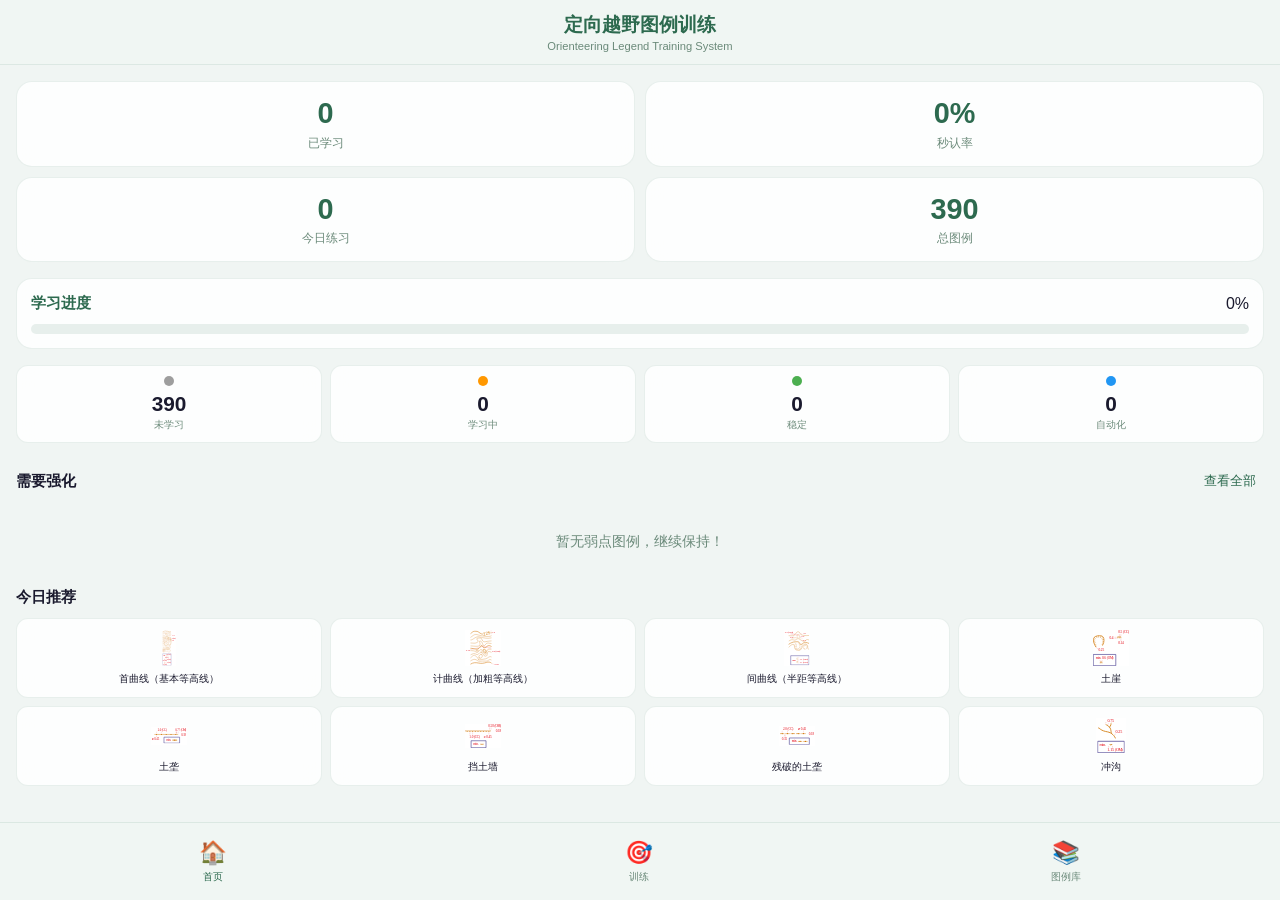
==== index.html @ 9de55354 "Improve mobile responsiveness: touch targets, flip card layout, viewport settings" ====
<!DOCTYPE html>
<html lang="zh-CN">
<head>
  <meta charset="UTF-8">
  <meta name="viewport" content="width=device-width, initial-scale=1.0, viewport-fit=cover">
  <meta name="apple-mobile-web-app-capable" content="yes">
  <meta name="apple-mobile-web-app-status-bar-style" content="default">
  <meta name="theme-color" content="#f0f5f3">
  <meta name="mobile-web-app-capable" content="yes">
  <title>定向越野图例训练系统</title>
  <link rel="stylesheet" href="css/style.css">
  <link rel="icon" href="data:image/svg+xml,<svg xmlns='http://www.w3.org/2000/svg' viewBox='0 0 100 100'><text y='.9em' font-size='90'>🎯</text></svg>">
  <link rel="apple-touch-icon" href="data:image/svg+xml,<svg xmlns='http://www.w3.org/2000/svg' viewBox='0 0 100 100'><text y='.9em' font-size='90'>🎯</text></svg>">
</head>
<body>
  <div class="app">
    <!-- Header -->
    <div class="header">
      <h1>定向越野图例训练</h1>
      <div class="subtitle">Orienteering Legend Training System</div>
    </div>

    <!-- Home View -->
    <div class="view active" id="homeView">
      <!-- Stats Grid -->
      <div class="stats-grid">
        <div class="stat-card">
          <div class="stat-value" id="totalSeen">0</div>
          <div class="stat-label">已学习</div>
        </div>
        <div class="stat-card">
          <div class="stat-value" id="avgSpeed">0%</div>
          <div class="stat-label">秒认率</div>
        </div>
        <div class="stat-card">
          <div class="stat-value" id="todayCount">0</div>
          <div class="stat-label">今日练习</div>
        </div>
        <div class="stat-card">
          <div class="stat-value">390</div>
          <div class="stat-label">总图例</div>
        </div>
      </div>

      <!-- Progress -->
      <div class="progress-card">
        <div class="progress-header">
          <h3>学习进度</h3>
          <span id="progressText">0%</span>
        </div>
        <div class="progress-bar">
          <div class="progress-fill" id="progressBar" style="width: 0%"></div>
        </div>
      </div>

      <!-- Mastery Levels -->
      <div class="mastery-grid">
        <div class="mastery-item">
          <div class="mastery-dot new"></div>
          <div class="mastery-count" id="newCount">390</div>
          <div class="mastery-label">未学习</div>
        </div>
        <div class="mastery-item">
          <div class="mastery-dot learning"></div>
          <div class="mastery-count" id="learningCount">0</div>
          <div class="mastery-label">学习中</div>
        </div>
        <div class="mastery-item">
          <div class="mastery-dot stable"></div>
          <div class="mastery-count" id="stableCount">0</div>
          <div class="mastery-label">稳定</div>
        </div>
        <div class="mastery-item">
          <div class="mastery-dot automatic"></div>
          <div class="mastery-count" id="automaticCount">0</div>
          <div class="mastery-label">自动化</div>
        </div>
      </div>

      <!-- Weak Legends -->
      <div class="section">
        <div class="section-header">
          <h3 class="section-title">需要强化</h3>
          <a class="section-link" data-view="library">查看全部</a>
        </div>
        <div id="weakLegends">
          <div class="empty-hint">暂无弱点图例，开始训练吧！</div>
        </div>
      </div>

      <!-- Recommended -->
      <div class="section">
        <div class="section-header">
          <h3 class="section-title">今日推荐</h3>
        </div>
        <div class="rec-grid" id="recommended">
          <div class="empty-hint">加载中...</div>
        </div>
      </div>
    </div>

    <!-- Training View -->
    <div class="view" id="trainingView">
      <div class="training-progress">
        <div class="training-progress-fill" id="trainingProgress"></div>
      </div>
      <div id="trainingContent">
        <!-- Training content will be dynamically loaded -->
      </div>
    </div>

    <!-- Library View -->
    <div class="view" id="libraryView">
      <div class="search-bar">
        <input type="text" id="searchInput" placeholder="搜索图例编号或名称...">
      </div>
      
      <div class="library-filters">
        <button class="std-tab active" data-std="all">全部</button>
        <button class="std-tab" data-std="issprom2019">ISSprOM</button>
        <button class="std-tab" data-std="isom2017">ISOM</button>
        <button class="std-tab" data-std="iscd2018">ISCD</button>
      </div>
      
      <div class="category-filter">
        <select id="categoryFilter">
          <option value="">所有分类</option>
          <option value="terrain">地貌</option>
          <option value="rock">岩壁和石块</option>
          <option value="water">水体和沼泽</option>
          <option value="vegetation">植被</option>
          <option value="manmade">人工地物</option>
          <option value="technical">技术符号</option>
          <option value="course">线路设计符号</option>
          <option value="position">位置信息</option>
          <option value="special">突出地物</option>
          <option value="appearance">外观信息</option>
          <option value="combination">组合</option>
          <option value="turn">拐弯</option>
          <option value="flag">点标旗位置</option>
          <option value="other">其他</option>
          <option value="mandatory">强制通道</option>
        </select>
      </div>
      
      <div id="libraryContent">
        <!-- Library content will be dynamically loaded -->
      </div>
    </div>

    <!-- Detail View -->
    <div class="view" id="detailView">
      <div id="detailContent">
        <!-- Detail content will be dynamically loaded -->
      </div>
    </div>

    <!-- Bottom Navigation -->
    <div class="bottom-nav">
      <button class="nav-item active" data-view="home">
        <span class="nav-icon">🏠</span>
        <span>首页</span>
      </button>
      <button class="nav-item" data-view="training">
        <span class="nav-icon">🎯</span>
        <span>训练</span>
      </button>
      <button class="nav-item" data-view="library">
        <span class="nav-icon">📚</span>
        <span>图例库</span>
      </button>
    </div>
  </div>

  <!-- Scripts -->
  <script src="js/data.js"></script>
  <script src="js/storage.js"></script>
  <script src="js/confusion.js"></script>
  <script src="js/scheduler.js"></script>
  <script src="js/training.js"></script>
  <script src="js/app.js"></script>
  <script>
    // Initialize app when DOM is ready
    document.addEventListener('DOMContentLoaded', () => {
      App.init();
    });
  </script>
</body>
</html>
---- css/style.css ----
/* ===== Base Styles ===== */
* {
  box-sizing: border-box;
  margin: 0;
  padding: 0;
  -webkit-tap-highlight-color: transparent;
}

:root {
  --primary: #2D6A4F;
  --primary-light: #40916C;
  --primary-dark: #1B4332;
  --accent: #52B788;
  --bg: #f0f5f3;
  --card-bg: rgba(255, 255, 255, 0.85);
  --text: #1a1a2e;
  --text-secondary: #6b8a7a;
  --border: rgba(45, 106, 79, 0.1);
  --success: #2D6A4F;
  --danger: #d32f2f;
  --warning: #f57c00;
  --radius: 16px;
  --shadow: 0 4px 20px rgba(45, 106, 79, 0.08);
  --safe-bottom: env(safe-area-inset-bottom, 0px);
}

html {
  font-size: 16px;
  -webkit-text-size-adjust: 100%;
}

body {
  font-family: -apple-system, BlinkMacSystemFont, 'Segoe UI', 'PingFang SC', 'Microsoft YaHei', sans-serif;
  background: var(--bg);
  color: var(--text);
  min-height: 100vh;
  min-height: 100dvh;
  overflow-x: hidden;
  -webkit-font-smoothing: antialiased;
}

/* ===== App Container ===== */
.app {
  max-width: 100%;
  margin: 0 auto;
  min-height: 100vh;
  min-height: 100dvh;
  position: relative;
  padding-bottom: calc(70px + var(--safe-bottom));
}

/* ===== Header ===== */
.header {
  position: sticky;
  top: 0;
  z-index: 100;
  background: rgba(240, 246, 243, 0.95);
  backdrop-filter: blur(20px);
  -webkit-backdrop-filter: blur(20px);
  border-bottom: 1px solid var(--border);
  padding: 12px 16px;
  text-align: center;
  padding-top: max(12px, env(safe-area-inset-top));
}

.header h1 {
  font-size: 1.2rem;
  font-weight: 700;
  color: var(--primary);
}

.header .subtitle {
  font-size: 0.7rem;
  color: var(--text-secondary);
  margin-top: 2px;
}

/* ===== Bottom Navigation ===== */
.bottom-nav {
  position: fixed;
  bottom: 0;
  left: 0;
  right: 0;
  z-index: 90;
  background: rgba(240, 246, 243, 0.98);
  backdrop-filter: blur(20px);
  -webkit-backdrop-filter: blur(20px);
  border-top: 1px solid var(--border);
  display: flex;
  justify-content: space-around;
  padding: 8px 0;
  padding-bottom: max(8px, var(--safe-bottom));
}

.nav-item {
  display: flex;
  flex-direction: column;
  align-items: center;
  gap: 4px;
  padding: 8px 20px;
  min-width: 64px;
  min-height: 48px;
  border: none;
  background: none;
  color: var(--text-secondary);
  font-size: 0.65rem;
  cursor: pointer;
  transition: all 0.2s;
  -webkit-tap-highlight-color: transparent;
}

.nav-item:active {
  transform: scale(0.95);
  opacity: 0.8;
}

.nav-item.active {
  color: var(--primary);
}

.nav-item .nav-icon {
  font-size: 1.4rem;
}

/* ===== Views ===== */
.view {
  display: none;
  padding: 16px;
  animation: fadeIn 0.3s ease;
}

.view.active {
  display: block;
}

@keyframes fadeIn {
  from { opacity: 0; transform: translateY(10px); }
  to { opacity: 1; transform: translateY(0); }
}

/* ===== Home View ===== */
.stats-grid {
  display: grid;
  grid-template-columns: repeat(2, 1fr);
  gap: 10px;
  margin-bottom: 16px;
}

.stat-card {
  background: var(--card-bg);
  backdrop-filter: blur(12px);
  border: 1px solid var(--border);
  border-radius: var(--radius);
  padding: 14px 12px;
  text-align: center;
}

.stat-value {
  font-size: 1.8rem;
  font-weight: 700;
  color: var(--primary);
  line-height: 1.2;
}

.stat-label {
  font-size: 0.75rem;
  color: var(--text-secondary);
  margin-top: 4px;
}

/* Progress Card */
.progress-card {
  background: var(--card-bg);
  backdrop-filter: blur(12px);
  border: 1px solid var(--border);
  border-radius: var(--radius);
  padding: 14px;
  margin-bottom: 16px;
}

.progress-header {
  display: flex;
  justify-content: space-between;
  align-items: center;
  margin-bottom: 10px;
}

.progress-header h3 {
  font-size: 0.95rem;
  color: var(--primary);
}

.progress-bar {
  height: 10px;
  background: rgba(45, 106, 79, 0.1);
  border-radius: 5px;
  overflow: hidden;
}

.progress-fill {
  height: 100%;
  background: linear-gradient(90deg, var(--primary), var(--accent));
  border-radius: 5px;
  transition: width 0.5s ease;
}

.progress-text {
  text-align: center;
  margin-top: 6px;
  font-size: 0.85rem;
  color: var(--text-secondary);
}

/* Mastery Levels */
.mastery-grid {
  display: grid;
  grid-template-columns: repeat(4, 1fr);
  gap: 8px;
  margin-bottom: 16px;
}

.mastery-item {
  background: var(--card-bg);
  backdrop-filter: blur(12px);
  border: 1px solid var(--border);
  border-radius: 12px;
  padding: 10px 6px;
  text-align: center;
}

.mastery-dot {
  width: 10px;
  height: 10px;
  border-radius: 50%;
  margin: 0 auto 6px;
}

.mastery-dot.new { background: #9e9e9e; }
.mastery-dot.learning { background: #ff9800; }
.mastery-dot.stable { background: #4caf50; }
.mastery-dot.automatic { background: #2196f3; }

.mastery-count {
  font-size: 1.3rem;
  font-weight: 700;
  color: var(--text);
  line-height: 1.2;
}

.mastery-label {
  font-size: 0.6rem;
  color: var(--text-secondary);
  margin-top: 2px;
}

/* Section */
.section {
  margin-bottom: 16px;
}

.section-header {
  display: flex;
  justify-content: space-between;
  align-items: center;
  margin-bottom: 10px;
}

.section-title {
  font-size: 0.95rem;
  font-weight: 600;
  color: var(--text);
}

.section-link {
  font-size: 0.8rem;
  color: var(--primary);
  text-decoration: none;
  cursor: pointer;
  padding: 8px;
  min-height: 44px;
  display: flex;
  align-items: center;
}

/* Weak Legends */
.weak-item {
  display: flex;
  align-items: center;
  gap: 12px;
  padding: 12px;
  background: var(--card-bg);
  backdrop-filter: blur(12px);
  border: 1px solid var(--border);
  border-radius: var(--radius);
  margin-bottom: 8px;
  cursor: pointer;
  transition: all 0.2s;
  min-height: 72px;
}

.weak-item:active {
  transform: scale(0.98);
  background: rgba(45, 106, 79, 0.05);
}

.weak-icon {
  width: 48px;
  height: 48px;
  object-fit: contain;
  border-radius: 8px;
  background: white;
  padding: 4px;
  flex-shrink: 0;
}

.weak-info {
  flex: 1;
  min-width: 0;
}

.weak-name {
  font-weight: 600;
  margin-bottom: 4px;
  font-size: 0.9rem;
}

.weak-tags {
  display: flex;
  gap: 4px;
  flex-wrap: wrap;
}

.tag {
  font-size: 0.6rem;
  padding: 2px 6px;
  border-radius: 8px;
  font-weight: 500;
}

.tag-confusion { background: #ffebee; color: #c62828; }
.tag-uncertain { background: #fff3e0; color: #e65100; }
.tag-slow { background: #e3f2fd; color: #1565c0; }

.btn-practice {
  padding: 10px 16px;
  min-height: 44px;
  min-width: 64px;
  background: var(--primary);
  color: white;
  border: none;
  border-radius: 20px;
  font-size: 0.85rem;
  cursor: pointer;
  transition: all 0.2s;
  flex-shrink: 0;
}

.btn-practice:active {
  transform: scale(0.95);
  background: var(--primary-dark);
}

/* Recommended */
.rec-grid {
  display: grid;
  grid-template-columns: repeat(4, 1fr);
  gap: 8px;
}

.rec-item {
  background: var(--card-bg);
  backdrop-filter: blur(12px);
  border: 1px solid var(--border);
  border-radius: 12px;
  padding: 10px 6px;
  text-align: center;
  cursor: pointer;
  transition: all 0.2s;
  min-height: 80px;
  display: flex;
  flex-direction: column;
  align-items: center;
  justify-content: center;
}

.rec-item:active {
  transform: scale(0.95);
  background: rgba(45, 106, 79, 0.05);
}

.rec-icon {
  width: 36px;
  height: 36px;
  object-fit: contain;
  margin-bottom: 6px;
}

.rec-name {
  font-size: 0.65rem;
  color: var(--text);
  overflow: hidden;
  text-overflow: ellipsis;
  white-space: nowrap;
  max-width: 100%;
}

.empty-hint {
  text-align: center;
  padding: 20px;
  color: var(--text-secondary);
  font-size: 0.85rem;
}

/* ===== Training View ===== */
.training-setup {
  text-align: center;
  padding: 16px 0;
}

.training-setup h2 {
  margin-bottom: 20px;
  color: var(--primary);
  font-size: 1.2rem;
}

.mode-cards {
  display: grid;
  grid-template-columns: repeat(2, 1fr);
  gap: 10px;
  margin-bottom: 20px;
}

.mode-card {
  background: var(--card-bg);
  backdrop-filter: blur(12px);
  border: 2px solid var(--border);
  border-radius: var(--radius);
  padding: 16px 12px;
  cursor: pointer;
  transition: all 0.2s;
  min-height: 100px;
  display: flex;
  flex-direction: column;
  align-items: center;
  justify-content: center;
}

.mode-card:active {
  transform: scale(0.98);
}

.mode-card.selected {
  border-color: var(--primary);
  background: rgba(45, 106, 79, 0.08);
}

.mode-icon {
  font-size: 1.8rem;
  margin-bottom: 6px;
}

.mode-name {
  font-weight: 600;
  margin-bottom: 4px;
  font-size: 0.9rem;
}

.mode-desc {
  font-size: 0.75rem;
  color: var(--text-secondary);
}

.count-selector {
  margin-bottom: 20px;
}

.count-selector label {
  margin-right: 8px;
  font-size: 0.9rem;
}

.count-selector select {
  padding: 12px 16px;
  min-height: 48px;
  border: 1px solid var(--border);
  border-radius: 12px;
  background: white;
  font-size: 1rem;
  width: 100%;
  max-width: 200px;
  -webkit-appearance: none;
  appearance: none;
}

.btn-primary {
  padding: 14px 32px;
  min-height: 52px;
  background: var(--primary);
  color: white;
  border: none;
  border-radius: 25px;
  font-size: 1rem;
  font-weight: 600;
  cursor: pointer;
  transition: all 0.2s;
  width: 100%;
  max-width: 300px;
}

.btn-primary:active {
  transform: scale(0.98);
  background: var(--primary-dark);
}

.btn-secondary {
  padding: 14px 32px;
  min-height: 52px;
  background: transparent;
  color: var(--primary);
  border: 2px solid var(--primary);
  border-radius: 25px;
  font-size: 1rem;
  font-weight: 600;
  cursor: pointer;
  transition: all 0.2s;
  width: 100%;
  max-width: 300px;
  margin-top: 12px;
}

.btn-secondary:active {
  background: rgba(45, 106, 79, 0.08);
}

/* Training Progress */
.training-progress {
  height: 4px;
  background: rgba(45, 106, 79, 0.1);
  margin-bottom: 16px;
}

.training-progress-fill {
  height: 100%;
  background: var(--accent);
  transition: width 0.3s ease;
}

/* Question Styles */
.question-header {
  display: flex;
  justify-content: space-between;
  align-items: center;
  margin-bottom: 12px;
  padding: 0 4px;
}

.question-type {
  background: var(--primary);
  color: white;
  padding: 6px 12px;
  border-radius: 12px;
  font-size: 0.8rem;
  font-weight: 500;
}

.question-progress {
  color: var(--text-secondary);
  font-size: 0.85rem;
  font-weight: 500;
}

.question-timer {
  height: 4px;
  background: rgba(45, 106, 79, 0.1);
  border-radius: 2px;
  margin-bottom: 16px;
  overflow: hidden;
}

.timer-bar {
  height: 100%;
  background: var(--accent);
  width: 0;
  transition: width 0.05s linear;
}

.question-image {
  text-align: center;
  margin-bottom: 16px;
}

.question-image img {
  max-width: min(200px, 60vw);
  max-height: min(200px, 40vh);
  width: auto;
  height: auto;
  object-fit: contain;
  border-radius: var(--radius);
  background: white;
  padding: 12px;
  border: 1px solid var(--border);
}

.question-prompt {
  text-align: center;
  font-size: 1.05rem;
  font-weight: 600;
  margin-bottom: 16px;
}

.options-grid {
  display: grid;
  grid-template-columns: repeat(2, 1fr);
  gap: 10px;
}

.option-btn {
  display: flex;
  flex-direction: column;
  align-items: center;
  gap: 8px;
  padding: 14px 10px;
  min-height: 90px;
  background: var(--card-bg);
  backdrop-filter: blur(12px);
  border: 2px solid var(--border);
  border-radius: var(--radius);
  cursor: pointer;
  transition: all 0.2s;
  -webkit-tap-highlight-color: transparent;
}

.option-btn:active:not(:disabled) {
  transform: scale(0.96);
  border-color: var(--primary-light);
}

.option-btn:disabled {
  cursor: not-allowed;
  opacity: 0.8;
}

.option-btn.correct {
  border-color: var(--success);
  background: rgba(45, 106, 79, 0.15);
}

.option-btn.wrong {
  border-color: var(--danger);
  background: rgba(211, 47, 47, 0.15);
}

.option-btn img {
  width: 44px;
  height: 44px;
  object-fit: contain;
}

.option-btn span {
  font-size: 0.8rem;
  text-align: center;
  line-height: 1.3;
  word-break: break-all;
}

/* Flip Card */
.flip-container {
  position: relative;
  min-height: 280px;
  margin-bottom: 20px;
}

.flip-card {
  perspective: 1000px;
  cursor: pointer;
  min-height: 240px;
}

.flip-front,
.flip-back {
  background: var(--card-bg);
  backdrop-filter: blur(12px);
  border: 1px solid var(--border);
  border-radius: var(--radius);
  padding: 20px;
  text-align: center;
  min-height: 240px;
  display: flex;
  flex-direction: column;
  align-items: center;
  justify-content: center;
}

.flip-front {
  transition: transform 0.6s;
  transform-style: preserve-3d;
  backface-visibility: hidden;
}

.flip-back {
  position: absolute;
  top: 0;
  left: 0;
  right: 0;
  bottom: 0;
  transform: rotateY(180deg);
  transition: transform 0.6s;
  transform-style: preserve-3d;
  backface-visibility: hidden;
  overflow-y: auto;
}

.flip-card.flipped .flip-front {
  transform: rotateY(180deg);
}

.flip-card.flipped .flip-back {
  transform: rotateY(0);
}

.flip-hint {
  color: var(--text-secondary);
  font-size: 0.85rem;
  margin-top: 12px;
}

.answer-name {
  font-size: 1.3rem;
  font-weight: 700;
  color: var(--primary);
  margin-bottom: 6px;
}

.answer-en {
  color: var(--text-secondary);
  margin-bottom: 12px;
  font-size: 0.9rem;
}

.answer-desc {
  font-size: 0.85rem;
  color: var(--text);
  line-height: 1.6;
  max-height: 120px;
  overflow-y: auto;
}

.self-report {
  text-align: center;
  margin-top: 16px;
}

.report-prompt {
  font-size: 1rem;
  font-weight: 600;
  margin-bottom: 12px;
}

.report-buttons {
  display: flex;
  flex-direction: column;
  gap: 10px;
}

.report-btn {
  padding: 14px 20px;
  min-height: 52px;
  border: 2px solid var(--border);
  border-radius: var(--radius);
  background: var(--card-bg);
  font-size: 0.95rem;
  cursor: pointer;
  transition: all 0.2s;
  -webkit-tap-highlight-color: transparent;
}

.report-btn:active {
  transform: scale(0.98);
}

.report-sure:active { border-color: var(--success); background: rgba(45, 106, 79, 0.05); }
.report-unsure:active { border-color: var(--warning); background: rgba(245, 124, 0, 0.05); }
.report-wrong:active { border-color: var(--danger); background: rgba(211, 47, 47, 0.05); }

/* Flash Card */
.flash-area {
  text-align: center;
  margin-bottom: 20px;
  min-height: 200px;
  display: flex;
  flex-direction: column;
  align-items: center;
  justify-content: center;
}

.flash-image {
  transition: opacity 0.3s;
}

.flash-image img {
  max-width: min(200px, 60vw);
  max-height: min(200px, 40vh);
  width: auto;
  height: auto;
  object-fit: contain;
  border-radius: var(--radius);
  background: white;
  padding: 12px;
  border: 1px solid var(--border);
}

.flash-timer {
  margin-top: 12px;
  color: var(--text-secondary);
  font-size: 0.9rem;
}

.flash-answer {
  text-align: center;
}

.answer-prompt {
  font-size: 1.05rem;
  font-weight: 600;
  margin-bottom: 16px;
}

.answer-buttons {
  display: flex;
  gap: 12px;
  justify-content: center;
  margin-bottom: 16px;
}

.answer-btn {
  padding: 14px 28px;
  min-height: 52px;
  min-width: 100px;
  border: 2px solid var(--border);
  border-radius: var(--radius);
  background: var(--card-bg);
  font-size: 1rem;
  cursor: pointer;
  transition: all 0.2s;
  -webkit-tap-highlight-color: transparent;
}

.answer-btn:active {
  transform: scale(0.96);
}

.answer-correct:active { border-color: var(--success); background: rgba(45, 106, 79, 0.1); }
.answer-wrong:active { border-color: var(--danger); background: rgba(211, 47, 47, 0.1); }

.hesitate-option {
  color: var(--text-secondary);
  font-size: 0.85rem;
  padding: 12px;
}

.hesitate-option input {
  margin-right: 8px;
  width: 18px;
  height: 18px;
  vertical-align: middle;
}

/* Training Summary */
.training-summary {
  text-align: center;
  padding: 24px 0;
}

.summary-icon {
  font-size: 3rem;
  margin-bottom: 12px;
}

.training-summary h2 {
  color: var(--primary);
  margin-bottom: 20px;
  font-size: 1.3rem;
}

.summary-stats {
  display: grid;
  grid-template-columns: repeat(3, 1fr);
  gap: 10px;
  margin-bottom: 20px;
}

.summary-stat {
  background: var(--card-bg);
  backdrop-filter: blur(12px);
  border: 1px solid var(--border);
  border-radius: var(--radius);
  padding: 14px 10px;
}

.summary-stat .stat-value {
  font-size: 1.3rem;
}

.summary-modes {
  display: flex;
  justify-content: center;
  gap: 16px;
  margin-bottom: 24px;
  flex-wrap: wrap;
}

.mode-stat {
  display: flex;
  align-items: center;
  gap: 6px;
  color: var(--text-secondary);
  font-size: 0.85rem;
}

.mode-stat .mode-icon {
  font-size: 1.1rem;
}

.summary-actions {
  display: flex;
  flex-direction: column;
  align-items: center;
  gap: 12px;
}

/* ===== Library View ===== */
.library-filters {
  display: flex;
  gap: 6px;
  margin-bottom: 12px;
  overflow-x: auto;
  -webkit-overflow-scrolling: touch;
  scrollbar-width: none;
  padding-bottom: 4px;
}

.library-filters::-webkit-scrollbar {
  display: none;
}

.std-tab {
  padding: 10px 14px;
  min-height: 40px;
  border: 1px solid var(--border);
  border-radius: 20px;
  background: transparent;
  color: var(--text-secondary);
  font-size: 0.8rem;
  cursor: pointer;
  transition: all 0.2s;
  white-space: nowrap;
  flex-shrink: 0;
  -webkit-tap-highlight-color: transparent;
}

.std-tab:active {
  transform: scale(0.95);
}

.std-tab.active {
  background: var(--primary);
  color: white;
  border-color: var(--primary);
}

.search-bar {
  margin-bottom: 12px;
}

.search-bar input {
  width: 100%;
  padding: 14px 16px;
  min-height: 48px;
  border: 1px solid var(--border);
  border-radius: 25px;
  background: var(--card-bg);
  font-size: 1rem;
  outline: none;
  transition: all 0.2s;
  -webkit-appearance: none;
}

.search-bar input:focus {
  border-color: var(--primary);
  box-shadow: 0 0 0 3px rgba(45, 106, 79, 0.1);
}

.category-filter {
  margin-bottom: 12px;
}

.category-filter select {
  width: 100%;
  padding: 14px 16px;
  min-height: 48px;
  border: 1px solid var(--border);
  border-radius: 12px;
  background: var(--card-bg);
  font-size: 0.95rem;
  -webkit-appearance: none;
  appearance: none;
}

.legend-card {
  display: flex;
  align-items: center;
  gap: 12px;
  padding: 12px;
  min-height: 72px;
  background: var(--card-bg);
  backdrop-filter: blur(12px);
  border: 1px solid var(--border);
  border-radius: var(--radius);
  margin-bottom: 8px;
  cursor: pointer;
  transition: all 0.2s;
}

.legend-card:active {
  transform: scale(0.98);
  background: rgba(45, 106, 79, 0.05);
}

.legend-icon {
  width: 52px;
  height: 52px;
  flex-shrink: 0;
  display: flex;
  align-items: center;
  justify-content: center;
}

.legend-icon img {
  width: 100%;
  height: 100%;
  object-fit: contain;
}

.legend-info {
  flex: 1;
  min-width: 0;
}

.legend-code {
  font-family: 'SF Mono', 'Cascadia Code', monospace;
  font-size: 0.7rem;
  color: var(--text-secondary);
}

.legend-name {
  font-weight: 600;
  margin: 2px 0;
  font-size: 0.9rem;
}

.legend-en {
  font-size: 0.75rem;
  color: var(--text-secondary);
  overflow: hidden;
  text-overflow: ellipsis;
  white-space: nowrap;
}

.legend-status {
  flex-shrink: 0;
  padding: 8px;
}

.status-dot {
  width: 12px;
  height: 12px;
  border-radius: 50%;
}

.status-dot.new { background: #9e9e9e; }
.status-dot.learning { background: #ff9800; }
.status-dot.stable { background: #4caf50; }
.status-dot.automatic { background: #2196f3; }

/* ===== Detail View ===== */
.detail-header {
  display: flex;
  justify-content: space-between;
  align-items: center;
  margin-bottom: 16px;
}

.btn-back {
  padding: 10px 16px;
  min-height: 44px;
  min-width: 44px;
  border: none;
  background: none;
  color: var(--primary);
  font-size: 0.95rem;
  cursor: pointer;
  display: flex;
  align-items: center;
  gap: 4px;
}

.btn-back:active {
  opacity: 0.7;
}

.btn-fav {
  width: 44px;
  height: 44px;
  min-width: 44px;
  border: none;
  background: none;
  font-size: 1.5rem;
  color: var(--text-secondary);
  cursor: pointer;
  transition: all 0.2s;
  display: flex;
  align-items: center;
  justify-content: center;
}

.btn-fav:active {
  transform: scale(0.9);
}

.btn-fav.active {
  color: #ffc107;
}

.detail-image {
  text-align: center;
  margin-bottom: 20px;
}

.detail-image img {
  max-width: min(180px, 50vw);
  max-height: min(180px, 30vh);
  width: auto;
  height: auto;
  object-fit: contain;
  border-radius: var(--radius);
  background: white;
  padding: 12px;
  border: 1px solid var(--border);
}

.detail-info {
  text-align: center;
  margin-bottom: 20px;
}

.detail-code {
  font-family: 'SF Mono', 'Cascadia Code', monospace;
  font-size: 1rem;
  color: var(--primary);
  margin-bottom: 6px;
}

.detail-name {
  font-size: 1.3rem;
  font-weight: 700;
  margin-bottom: 4px;
}

.detail-en {
  color: var(--text-secondary);
  margin-bottom: 10px;
  font-size: 0.9rem;
}

.detail-standard,
.detail-category {
  display: inline-block;
  padding: 6px 12px;
  background: rgba(45, 106, 79, 0.1);
  border-radius: 12px;
  font-size: 0.75rem;
  color: var(--primary);
  margin: 4px;
}

.detail-scores {
  background: var(--card-bg);
  backdrop-filter: blur(12px);
  border: 1px solid var(--border);
  border-radius: var(--radius);
  padding: 16px;
  margin-bottom: 16px;
}

.detail-scores h3 {
  margin-bottom: 14px;
  color: var(--primary);
  font-size: 0.95rem;
}

.score-bars {
  display: flex;
  flex-direction: column;
  gap: 10px;
}

.score-item {
  display: flex;
  align-items: center;
  gap: 10px;
}

.score-label {
  width: 70px;
  font-size: 0.8rem;
  color: var(--text-secondary);
  flex-shrink: 0;
}

.score-bar {
  flex: 1;
  height: 8px;
  background: rgba(45, 106, 79, 0.1);
  border-radius: 4px;
  overflow: hidden;
}

.score-fill {
  height: 100%;
  background: var(--primary);
  border-radius: 4px;
  transition: width 0.3s ease;
}

.score-bar.risk .score-fill {
  background: var(--danger);
}

.score-value {
  width: 36px;
  text-align: right;
  font-size: 0.8rem;
  font-weight: 600;
  flex-shrink: 0;
}

.detail-confusion {
  background: var(--card-bg);
  backdrop-filter: blur(12px);
  border: 1px solid var(--border);
  border-radius: var(--radius);
  padding: 16px;
  margin-bottom: 16px;
}

.detail-confusion h3 {
  margin-bottom: 14px;
  color: var(--primary);
  font-size: 0.95rem;
}

.confusion-list {
  display: flex;
  flex-direction: column;
  gap: 8px;
}

.confusion-item {
  display: flex;
  align-items: center;
  gap: 10px;
  padding: 10px;
  min-height: 56px;
  background: rgba(45, 106, 79, 0.05);
  border-radius: 10px;
  cursor: pointer;
  transition: all 0.2s;
}

.confusion-item:active {
  background: rgba(45, 106, 79, 0.1);
}

.confusion-item img {
  width: 36px;
  height: 36px;
  object-fit: contain;
  flex-shrink: 0;
}

.confusion-item span:first-of-type {
  flex: 1;
  font-size: 0.9rem;
}

.confusion-strength {
  color: var(--danger);
  font-weight: 600;
  font-size: 0.85rem;
  flex-shrink: 0;
}

.detail-desc {
  background: var(--card-bg);
  backdrop-filter: blur(12px);
  border: 1px solid var(--border);
  border-radius: var(--radius);
  padding: 16px;
  margin-bottom: 20px;
}

.detail-desc h3 {
  margin-bottom: 10px;
  color: var(--primary);
  font-size: 0.95rem;
}

.detail-desc p {
  line-height: 1.7;
  color: var(--text);
  font-size: 0.9rem;
}

.detail-actions {
  text-align: center;
  padding-bottom: 20px;
}

/* ===== Mobile Specific ===== */
@media (max-width: 380px) {
  .stats-grid {
    gap: 8px;
  }
  
  .stat-card {
    padding: 12px 8px;
  }
  
  .stat-value {
    font-size: 1.5rem;
  }
  
  .mastery-grid {
    gap: 6px;
  }
  
  .mastery-item {
    padding: 8px 4px;
  }
  
  .mastery-count {
    font-size: 1.1rem;
  }
  
  .rec-grid {
    grid-template-columns: repeat(3, 1fr);
  }
  
  .option-btn {
    padding: 12px 8px;
    min-height: 80px;
  }
  
  .option-btn img {
    width: 36px;
    height: 36px;
  }
  
  .option-btn span {
    font-size: 0.7rem;
  }
}

/* ===== Touch Devices ===== */
@media (hover: none) and (pointer: coarse) {
  /* Remove hover effects on touch devices */
  .weak-item:hover,
  .rec-item:hover,
  .legend-card:hover,
  .mode-card:hover,
  .option-btn:hover:not(:disabled),
  .confusion-item:hover {
    transform: none;
    box-shadow: none;
  }
  
  /* Ensure minimum touch target size */
  .btn-practice,
  .btn-primary,
  .btn-secondary,
  .report-btn,
  .answer-btn,
  .std-tab,
  .nav-item {
    min-height: 44px;
  }
}

/* ===== Small Phones ===== */
@media (max-height: 600px) {
  .header {
    padding: 8px 16px;
  }
  
  .header h1 {
    font-size: 1rem;
  }
  
  .question-image img {
    max-height: 120px;
  }
  
  .flash-image img {
    max-height: 120px;
  }
  
  .flip-container {
    min-height: 200px;
  }
  
  .flip-card {
    min-height: 180px;
  }
  
  .flip-front,
  .flip-back {
    min-height: 180px;
    padding: 16px;
  }
}

/* ===== Landscape Mode ===== */
@media (orientation: landscape) and (max-height: 500px) {
  .question-image img {
    max-height: 100px;
  }
  
  .flash-image img {
    max-height: 100px;
  }
  
  .options-grid {
    grid-template-columns: repeat(4, 1fr);
  }
  
  .flip-container {
    min-height: 160px;
  }
}

/* ===== Dark Mode ===== */
@media (prefers-color-scheme: dark) {
  :root {
    --bg: #0d1117;
    --card-bg: rgba(22, 27, 34, 0.85);
    --text: #e6edf3;
    --text-secondary: #8b949e;
    --border: rgba(240, 246, 240, 0.08);
  }
  
  .header,
  .bottom-nav {
    background: rgba(13, 17, 23, 0.98);
  }
  
  .weak-icon,
  .question-image img,
  .detail-image img,
  .flash-image img {
    background: rgba(255, 255, 255, 0.05);
  }
  
  .count-selector select,
  .search-bar input,
  .category-filter select {
    background: rgba(22, 27, 34, 0.8);
    color: var(--text);
  }
}

/* ===== Reduced Motion ===== */
@media (prefers-reduced-motion: reduce) {
  *,
  *::before,
  *::after {
    animation-duration: 0.01ms !important;
    animation-iteration-count: 1 !important;
    transition-duration: 0.01ms !important;
  }
}
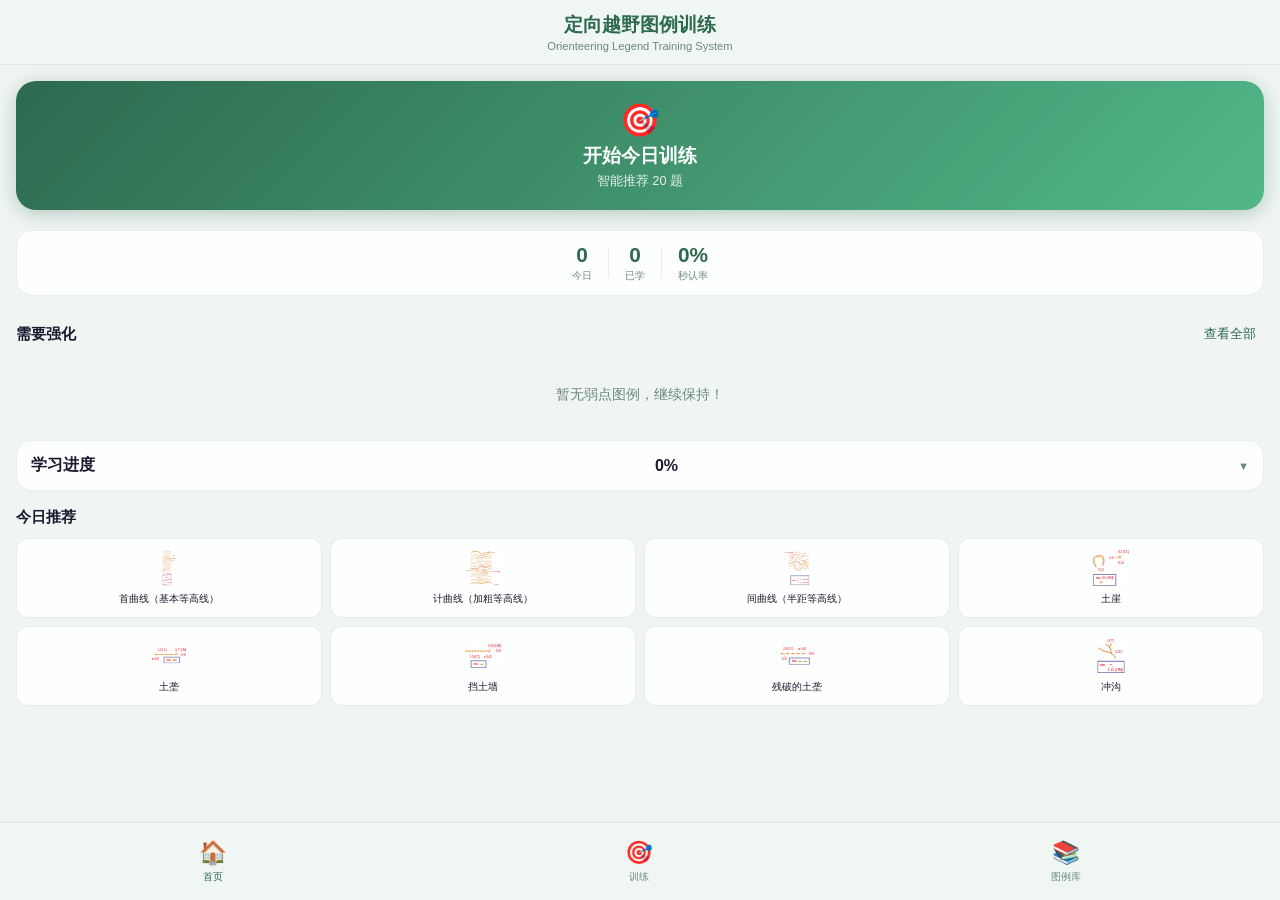
==== commit c665c420: "Fix all discovered issues: 1. Recency penalty: recentIds (last 10) reduces priority by 70%/40%/20% 2" ====
--- a/index.html
+++ b/index.html
@@ -22,62 +22,34 @@
 
     <!-- Home View -->
     <div class="view active" id="homeView">
-      <!-- Stats Grid -->
-      <div class="stats-grid">
-        <div class="stat-card">
-          <div class="stat-value" id="totalSeen">0</div>
-          <div class="stat-label">已学习</div>
+      <!-- Primary Action: Start Training -->
+      <div class="hero-action">
+        <button class="btn-start-training" data-view="training">
+          <span class="hero-icon">🎯</span>
+          <span class="hero-text">开始今日训练</span>
+          <span class="hero-sub" id="heroSub">智能推荐 20 题</span>
+        </button>
+      </div>
+
+      <!-- Quick Stats (compact) -->
+      <div class="quick-stats">
+        <div class="quick-stat">
+          <span class="qs-value" id="todayCount">0</span>
+          <span class="qs-label">今日</span>
         </div>
-        <div class="stat-card">
-          <div class="stat-value" id="avgSpeed">0%</div>
-          <div class="stat-label">秒认率</div>
+        <div class="quick-stat-divider"></div>
+        <div class="quick-stat">
+          <span class="qs-value" id="totalSeen">0</span>
+          <span class="qs-label">已学</span>
         </div>
-        <div class="stat-card">
-          <div class="stat-value" id="todayCount">0</div>
-          <div class="stat-label">今日练习</div>
-        </div>
-        <div class="stat-card">
-          <div class="stat-value">390</div>
-          <div class="stat-label">总图例</div>
+        <div class="quick-stat-divider"></div>
+        <div class="quick-stat">
+          <span class="qs-value" id="avgSpeed">0%</span>
+          <span class="qs-label">秒认率</span>
         </div>
       </div>
 
-      <!-- Progress -->
-      <div class="progress-card">
-        <div class="progress-header">
-          <h3>学习进度</h3>
-          <span id="progressText">0%</span>
-        </div>
-        <div class="progress-bar">
-          <div class="progress-fill" id="progressBar" style="width: 0%"></div>
-        </div>
-      </div>
-
-      <!-- Mastery Levels -->
-      <div class="mastery-grid">
-        <div class="mastery-item">
-          <div class="mastery-dot new"></div>
-          <div class="mastery-count" id="newCount">390</div>
-          <div class="mastery-label">未学习</div>
-        </div>
-        <div class="mastery-item">
-          <div class="mastery-dot learning"></div>
-          <div class="mastery-count" id="learningCount">0</div>
-          <div class="mastery-label">学习中</div>
-        </div>
-        <div class="mastery-item">
-          <div class="mastery-dot stable"></div>
-          <div class="mastery-count" id="stableCount">0</div>
-          <div class="mastery-label">稳定</div>
-        </div>
-        <div class="mastery-item">
-          <div class="mastery-dot automatic"></div>
-          <div class="mastery-count" id="automaticCount">0</div>
-          <div class="mastery-label">自动化</div>
-        </div>
-      </div>
-
-      <!-- Weak Legends -->
+      <!-- Weak Legends (actionable) -->
       <div class="section">
         <div class="section-header">
           <h3 class="section-title">需要强化</h3>
@@ -88,7 +60,42 @@
         </div>
       </div>
 
-      <!-- Recommended -->
+      <!-- Progress (collapsible) -->
+      <details class="progress-details">
+        <summary class="progress-summary">
+          <span>学习进度</span>
+          <span id="progressText">0%</span>
+        </summary>
+        <div class="progress-body">
+          <div class="progress-bar">
+            <div class="progress-fill" id="progressBar" style="width: 0%"></div>
+          </div>
+          <div class="mastery-grid">
+            <div class="mastery-item">
+              <div class="mastery-dot new"></div>
+              <div class="mastery-count" id="newCount">390</div>
+              <div class="mastery-label">未学习</div>
+            </div>
+            <div class="mastery-item">
+              <div class="mastery-dot learning"></div>
+              <div class="mastery-count" id="learningCount">0</div>
+              <div class="mastery-label">学习中</div>
+            </div>
+            <div class="mastery-item">
+              <div class="mastery-dot stable"></div>
+              <div class="mastery-count" id="stableCount">0</div>
+              <div class="mastery-label">稳定</div>
+            </div>
+            <div class="mastery-item">
+              <div class="mastery-dot automatic"></div>
+              <div class="mastery-count" id="automaticCount">0</div>
+              <div class="mastery-label">自动化</div>
+            </div>
+          </div>
+        </div>
+      </details>
+
+      <!-- Recommended (compact) -->
       <div class="section">
         <div class="section-header">
           <h3 class="section-title">今日推荐</h3>
--- a/css/style.css
+++ b/css/style.css
@@ -139,6 +139,143 @@
 }
 
 /* ===== Home View ===== */
+
+/* Hero Action - Primary CTA */
+.hero-action {
+  margin-bottom: 20px;
+}
+
+.btn-start-training {
+  width: 100%;
+  padding: 20px;
+  background: linear-gradient(135deg, var(--primary) 0%, var(--accent) 100%);
+  color: white;
+  border: none;
+  border-radius: 20px;
+  display: flex;
+  flex-direction: column;
+  align-items: center;
+  gap: 4px;
+  cursor: pointer;
+  transition: all 0.2s;
+  box-shadow: 0 4px 20px rgba(45, 106, 79, 0.3);
+  -webkit-tap-highlight-color: transparent;
+}
+
+.btn-start-training:active {
+  transform: scale(0.98);
+  box-shadow: 0 2px 10px rgba(45, 106, 79, 0.3);
+}
+
+.hero-icon {
+  font-size: 2rem;
+}
+
+.hero-text {
+  font-size: 1.2rem;
+  font-weight: 700;
+}
+
+.hero-sub {
+  font-size: 0.8rem;
+  opacity: 0.85;
+}
+
+/* Quick Stats */
+.quick-stats {
+  display: flex;
+  align-items: center;
+  justify-content: center;
+  gap: 16px;
+  padding: 12px 16px;
+  background: var(--card-bg);
+  backdrop-filter: blur(12px);
+  border: 1px solid var(--border);
+  border-radius: var(--radius);
+  margin-bottom: 16px;
+}
+
+.quick-stat {
+  display: flex;
+  flex-direction: column;
+  align-items: center;
+  gap: 2px;
+}
+
+.qs-value {
+  font-size: 1.3rem;
+  font-weight: 700;
+  color: var(--primary);
+}
+
+.qs-label {
+  font-size: 0.65rem;
+  color: var(--text-secondary);
+}
+
+.quick-stat-divider {
+  width: 1px;
+  height: 30px;
+  background: var(--border);
+}
+
+/* Progress Details (collapsible) */
+.progress-details {
+  background: var(--card-bg);
+  backdrop-filter: blur(12px);
+  border: 1px solid var(--border);
+  border-radius: var(--radius);
+  margin-bottom: 16px;
+  overflow: hidden;
+}
+
+.progress-summary {
+  display: flex;
+  justify-content: space-between;
+  align-items: center;
+  padding: 14px;
+  cursor: pointer;
+  font-weight: 600;
+  color: var(--text);
+  list-style: none;
+  -webkit-tap-highlight-color: transparent;
+}
+
+.progress-summary::-webkit-details-marker {
+  display: none;
+}
+
+.progress-summary::after {
+  content: '▼';
+  font-size: 0.7rem;
+  color: var(--text-secondary);
+  transition: transform 0.2s;
+}
+
+.progress-details[open] .progress-summary::after {
+  transform: rotate(180deg);
+}
+
+.progress-body {
+  padding: 0 14px 14px;
+}
+
+.progress-bar {
+  height: 10px;
+  background: rgba(45, 106, 79, 0.1);
+  border-radius: 5px;
+  overflow: hidden;
+  margin-bottom: 12px;
+}
+
+.progress-fill {
+  height: 100%;
+  background: linear-gradient(90deg, var(--primary), var(--accent));
+  border-radius: 5px;
+  transition: width 0.5s ease;
+}
+
+/* Keep old styles for compatibility */
 .stats-grid {
   display: grid;
   grid-template-columns: repeat(2, 1fr);
@@ -188,20 +325,6 @@
 .progress-header h3 {
   font-size: 0.95rem;
   color: var(--primary);
-}
-
-.progress-bar {
-  height: 10px;
-  background: rgba(45, 106, 79, 0.1);
-  border-radius: 5px;
-  overflow: hidden;
-}
-
-.progress-fill {
-  height: 100%;
-  background: linear-gradient(90deg, var(--primary), var(--accent));
-  border-radius: 5px;
-  transition: width 0.5s ease;
 }
 
 .progress-text {
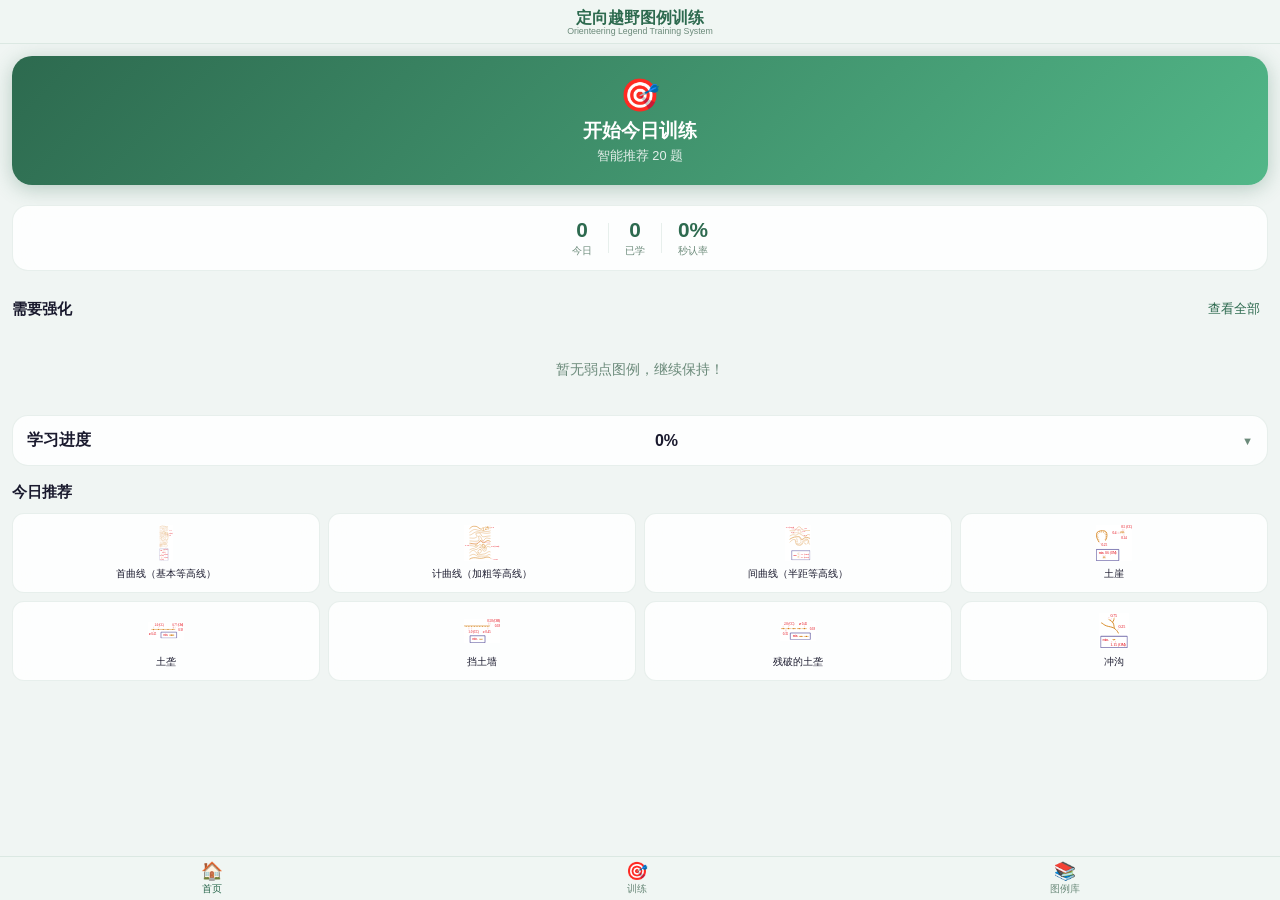
==== commit 1a9cf9a0: "Fix mobile viewport: use fixed positioning with dynamic vh calculation - Header: position fixed, hei" ====
--- a/index.html
+++ b/index.html
@@ -187,6 +187,21 @@
   <script src="js/training.js"></script>
   <script src="js/app.js"></script>
   <script>
+    // Fix mobile viewport height (handles browser chrome resize)
+    function setVH() {
+      const vh = window.innerHeight * 0.01;
+      document.documentElement.style.setProperty('--vh', `${vh}px`);
+    }
+    
+    // Set on load
+    setVH();
+    
+    // Set on resize (handles browser chrome show/hide)
+    window.addEventListener('resize', setVH);
+    window.addEventListener('orientationchange', () => {
+      setTimeout(setVH, 100);
+    });
+    
     // Initialize app when DOM is ready
     document.addEventListener('DOMContentLoaded', () => {
       App.init();
--- a/css/style.css
+++ b/css/style.css
@@ -21,12 +21,17 @@
   --warning: #f57c00;
   --radius: 16px;
   --shadow: 0 4px 20px rgba(45, 106, 79, 0.08);
+  --safe-top: env(safe-area-inset-top, 0px);
   --safe-bottom: env(safe-area-inset-bottom, 0px);
+  --header-height: 44px;
+  --nav-height: 44px;
+  --vh: 1vh; /* Will be set by JS */
 }
 
 html {
   font-size: 16px;
   -webkit-text-size-adjust: 100%;
+  height: -webkit-fill-available;
 }
 
 body {
@@ -34,7 +39,7 @@
   background: var(--bg);
   color: var(--text);
   min-height: 100vh;
-  min-height: 100dvh;
+  min-height: -webkit-fill-available;
   overflow-x: hidden;
   -webkit-font-smoothing: antialiased;
 }
@@ -44,35 +49,44 @@
   max-width: 100%;
   margin: 0 auto;
   min-height: 100vh;
-  min-height: 100dvh;
+  min-height: calc(var(--vh, 1vh) * 100);
+  min-height: -webkit-fill-available;
   position: relative;
-  padding-bottom: calc(70px + var(--safe-bottom));
+  padding-top: calc(var(--header-height) + var(--safe-top));
+  padding-bottom: calc(var(--nav-height) + var(--safe-bottom));
 }
 
 /* ===== Header ===== */
 .header {
-  position: sticky;
+  position: fixed;
   top: 0;
+  left: 0;
+  right: 0;
   z-index: 100;
-  background: rgba(240, 246, 243, 0.95);
+  background: rgba(240, 246, 243, 0.98);
   backdrop-filter: blur(20px);
   -webkit-backdrop-filter: blur(20px);
   border-bottom: 1px solid var(--border);
-  padding: 12px 16px;
-  text-align: center;
-  padding-top: max(12px, env(safe-area-inset-top));
+  padding: 6px 16px;
+  padding-top: calc(6px + var(--safe-top));
+  text-align: center;
+  height: calc(var(--header-height) + var(--safe-top));
+  display: flex;
+  flex-direction: column;
+  justify-content: center;
 }
 
 .header h1 {
-  font-size: 1.2rem;
+  font-size: 1rem;
   font-weight: 700;
   color: var(--primary);
+  line-height: 1.2;
 }
 
 .header .subtitle {
-  font-size: 0.7rem;
-  color: var(--text-secondary);
-  margin-top: 2px;
+  font-size: 0.55rem;
+  color: var(--text-secondary);
+  line-height: 1;
 }
 
 /* ===== Bottom Navigation ===== */
@@ -88,18 +102,20 @@
   border-top: 1px solid var(--border);
   display: flex;
   justify-content: space-around;
-  padding: 8px 0;
-  padding-bottom: max(8px, var(--safe-bottom));
+  align-items: center;
+  height: calc(var(--nav-height) + var(--safe-bottom));
+  padding-bottom: var(--safe-bottom);
 }
 
 .nav-item {
   display: flex;
   flex-direction: column;
   align-items: center;
-  gap: 4px;
-  padding: 8px 20px;
-  min-width: 64px;
-  min-height: 48px;
+  justify-content: center;
+  gap: 1px;
+  padding: 4px 16px;
+  min-width: 56px;
+  min-height: var(--nav-height);
   border: none;
   background: none;
   color: var(--text-secondary);
@@ -119,13 +135,17 @@
 }
 
 .nav-item .nav-icon {
-  font-size: 1.4rem;
+  font-size: 1.1rem;
+}
+
+.nav-item span:last-child {
+  font-size: 0.6rem;
 }
 
 /* ===== Views ===== */
 .view {
   display: none;
-  padding: 16px;
+  padding: 12px;
   animation: fadeIn 0.3s ease;
 }
 
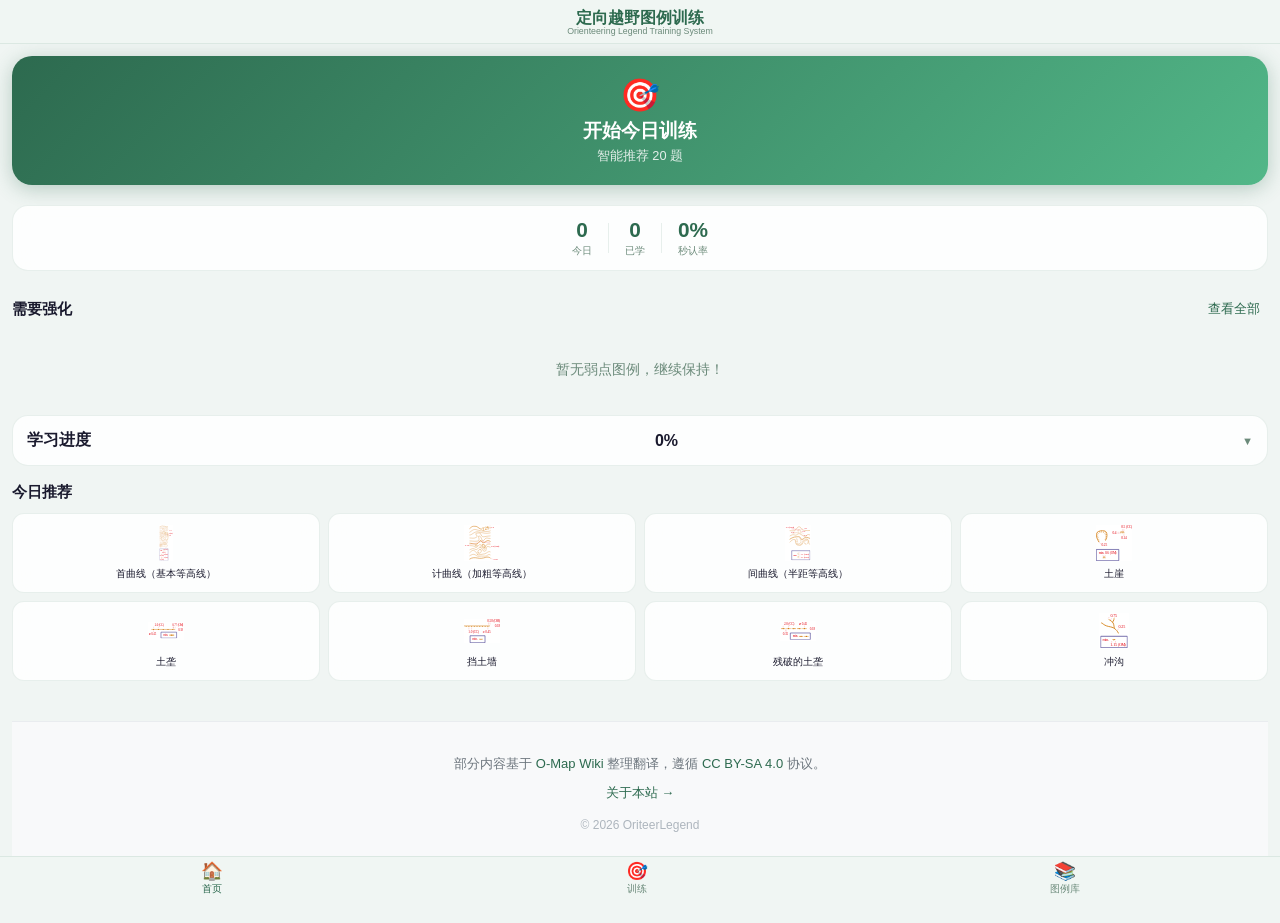
==== commit 5d7e3e9d: "Add visible descriptions for three mapping standards: ISSprOM(短距离), ISOM(长距离), ISCD(检查点说明表) Co-Autho" ====
--- a/index.html
+++ b/index.html
@@ -16,8 +16,8 @@
   <div class="app">
     <!-- Header -->
     <div class="header">
-      <h1>定向越野图例训练</h1>
-      <div class="subtitle">Orienteering Legend Training System</div>
+      <h1 id="headerTitle">定向越野图例训练</h1>
+      <div class="subtitle" id="headerSubtitle">Orienteering Legend Training System</div>
     </div>
 
     <!-- Home View -->
@@ -104,6 +104,15 @@
           <div class="empty-hint">加载中...</div>
         </div>
       </div>
+
+      <!-- Footer -->
+      <footer class="footer" id="siteFooter">
+        <div class="disclaimer">
+          <p>部分内容基于 <a href="https://omapwiki.orienteering.sport" target="_blank" rel="noopener">O-Map Wiki</a> 整理翻译，遵循 <a href="https://creativecommons.org/licenses/by-sa/4.0/" target="_blank" rel="noopener">CC BY-SA 4.0</a> 协议。</p>
+          <p><a href="javascript:void(0)" id="aboutLink">关于本站 →</a></p>
+          <p class="copyright">© 2026 OriteerLegend</p>
+        </div>
+      </footer>
     </div>
 
     <!-- Training View -->
@@ -116,43 +125,9 @@
       </div>
     </div>
 
-    <!-- Library View -->
+    <!-- Library View (iframe) -->
     <div class="view" id="libraryView">
-      <div class="search-bar">
-        <input type="text" id="searchInput" placeholder="搜索图例编号或名称...">
-      </div>
-      
-      <div class="library-filters">
-        <button class="std-tab active" data-std="all">全部</button>
-        <button class="std-tab" data-std="issprom2019">ISSprOM</button>
-        <button class="std-tab" data-std="isom2017">ISOM</button>
-        <button class="std-tab" data-std="iscd2018">ISCD</button>
-      </div>
-      
-      <div class="category-filter">
-        <select id="categoryFilter">
-          <option value="">所有分类</option>
-          <option value="terrain">地貌</option>
-          <option value="rock">岩壁和石块</option>
-          <option value="water">水体和沼泽</option>
-          <option value="vegetation">植被</option>
-          <option value="manmade">人工地物</option>
-          <option value="technical">技术符号</option>
-          <option value="course">线路设计符号</option>
-          <option value="position">位置信息</option>
-          <option value="special">突出地物</option>
-          <option value="appearance">外观信息</option>
-          <option value="combination">组合</option>
-          <option value="turn">拐弯</option>
-          <option value="flag">点标旗位置</option>
-          <option value="other">其他</option>
-          <option value="mandatory">强制通道</option>
-        </select>
-      </div>
-      
-      <div id="libraryContent">
-        <!-- Library content will be dynamically loaded -->
-      </div>
+      <iframe src="library.html" style="width:100%;height:100vh;border:none;display:block"></iframe>
     </div>
 
     <!-- Detail View -->
@@ -176,6 +151,20 @@
         <span class="nav-icon">📚</span>
         <span>图例库</span>
       </button>
+    </div>
+  </div>
+
+  <!-- ===== ABOUT MODAL ===== -->
+  <div class="modal-overlay" id="disclaimerModal">
+    <div class="modal-box">
+      <button class="modal-close" id="disclaimerClose" aria-label="关闭">✕</button>
+      <h2>关于本站</h2>
+      <p>本网站为非官方中文定向制图资料索引网站，旨在促进定向运动地图规范的学习、交流与研究。</p>
+      <p>部分内容来源于 <a href="https://omapwiki.orienteering.sport" target="_blank" rel="noopener">O-Map Wiki</a>，包括但不限于地图符号定义、规范说明、图例示意及相关技术资料。原始内容版权归其各自作者及贡献者所有。</p>
+      <p>依据 O-Map Wiki 公开声明，其内容采用 Creative Commons Attribution-ShareAlike 4.0 International（CC BY-SA 4.0）许可协议发布。本网站对相关内容进行了翻译、整理、格式转换和适当改编，并按照相同许可协议进行共享。</p>
+      <p>本网站与 International Orienteering Federation（IOF）、O-Map Wiki 及其关联组织不存在任何官方关系，不代表其观点、政策或立场。</p>
+      <p>尽管本站尽力保证翻译与整理内容的准确性，但不保证所有信息完全无误。对于因使用本站内容而产生的任何直接或间接损失，本站不承担责任。</p>
+      <p>如您认为本站内容涉及版权、署名或其他权益问题，请与网站管理员 <a href="mailto:evcgxi79373q@hotmail.com">evcgxi79373q@hotmail.com</a> 联系，我们将在核实后及时处理。</p>
     </div>
   </div>
 
@@ -205,6 +194,38 @@
     // Initialize app when DOM is ready
     document.addEventListener('DOMContentLoaded', () => {
       App.init();
+
+      // Bind about link (footer is in static HTML)
+      var aboutLink = document.getElementById('aboutLink');
+      if (aboutLink) {
+        aboutLink.addEventListener('click', function(e) {
+          e.preventDefault();
+          var modal = document.getElementById('disclaimerModal');
+          if (modal) modal.classList.add('show');
+        });
+      }
+
+      // Bind modal close
+      var modalClose = document.getElementById('disclaimerClose');
+      var modalOverlay = document.getElementById('disclaimerModal');
+      if (modalClose && modalOverlay) {
+        modalClose.addEventListener('click', function() {
+          modalOverlay.classList.remove('show');
+        });
+        modalOverlay.addEventListener('click', function(e) {
+          if (e.target === modalOverlay) modalOverlay.classList.remove('show');
+        });
+      }
+    });
+
+    // Global escape key handler for modal
+    document.addEventListener('keydown', function(e) {
+      if (e.key === 'Escape') {
+        var modal = document.getElementById('disclaimerModal');
+        if (modal && modal.classList.contains('show')) {
+          modal.classList.remove('show');
+        }
+      }
     });
   </script>
 </body>
--- a/css/style.css
+++ b/css/style.css
@@ -153,6 +153,18 @@
   display: block;
 }
 
+/* Library view - no padding, iframe fills space */
+#libraryView {
+  padding: 0;
+}
+
+#libraryView iframe {
+  width: 100%;
+  height: calc(100vh - var(--header-height) - var(--nav-height) - var(--safe-top) - var(--safe-bottom));
+  border: none;
+  display: block;
+}
+
 @keyframes fadeIn {
   from { opacity: 0; transform: translateY(10px); }
   to { opacity: 1; transform: translateY(0); }
@@ -555,6 +567,10 @@
 }
 
 /* ===== Training View ===== */
+#trainingContent {
+  transition: opacity 0.2s ease;
+}
+
 .training-setup {
   text-align: center;
   padding: 16px 0;
@@ -697,6 +713,23 @@
   padding: 0 4px;
 }
 
+.btn-exit-training {
+  padding: 6px 12px;
+  background: rgba(211, 47, 47, 0.1);
+  color: var(--danger);
+  border: 1px solid rgba(211, 47, 47, 0.3);
+  border-radius: 8px;
+  font-size: 0.75rem;
+  cursor: pointer;
+  transition: all 0.2s;
+  -webkit-tap-highlight-color: transparent;
+}
+
+.btn-exit-training:active {
+  background: rgba(211, 47, 47, 0.2);
+  transform: scale(0.95);
+}
+
 .question-type {
   background: var(--primary);
   color: white;
@@ -752,18 +785,17 @@
 }
 
 .options-grid {
-  display: grid;
-  grid-template-columns: repeat(2, 1fr);
+  display: flex;
+  flex-direction: column;
   gap: 10px;
 }
 
 .option-btn {
   display: flex;
-  flex-direction: column;
-  align-items: center;
-  gap: 8px;
-  padding: 14px 10px;
-  min-height: 90px;
+  align-items: center;
+  justify-content: center;
+  padding: 16px 20px;
+  min-height: 56px;
   background: var(--card-bg);
   backdrop-filter: blur(12px);
   border: 2px solid var(--border);
@@ -786,24 +818,33 @@
 .option-btn.correct {
   border-color: var(--success);
   background: rgba(45, 106, 79, 0.15);
+  animation: pulse-correct 0.3s ease;
 }
 
 .option-btn.wrong {
   border-color: var(--danger);
   background: rgba(211, 47, 47, 0.15);
-}
-
-.option-btn img {
-  width: 44px;
-  height: 44px;
-  object-fit: contain;
-}
-
-.option-btn span {
-  font-size: 0.8rem;
+  animation: pulse-wrong 0.3s ease;
+}
+
+@keyframes pulse-correct {
+  0% { transform: scale(1); }
+  50% { transform: scale(1.02); }
+  100% { transform: scale(1); }
+}
+
+@keyframes pulse-wrong {
+  0% { transform: scale(1); }
+  25% { transform: scale(0.98); }
+  50% { transform: scale(1.01); }
+  100% { transform: scale(1); }
+}
+
+.option-btn .option-text {
+  font-size: 0.95rem;
   text-align: center;
-  line-height: 1.3;
-  word-break: break-all;
+  line-height: 1.4;
+  font-weight: 500;
 }
 
 /* Flip Card */
@@ -1072,57 +1113,18 @@
 }
 
 /* ===== Library View ===== */
-.library-filters {
-  display: flex;
-  gap: 6px;
-  margin-bottom: 12px;
-  overflow-x: auto;
-  -webkit-overflow-scrolling: touch;
-  scrollbar-width: none;
-  padding-bottom: 4px;
-}
-
-.library-filters::-webkit-scrollbar {
-  display: none;
-}
-
-.std-tab {
-  padding: 10px 14px;
-  min-height: 40px;
-  border: 1px solid var(--border);
-  border-radius: 20px;
-  background: transparent;
-  color: var(--text-secondary);
-  font-size: 0.8rem;
-  cursor: pointer;
-  transition: all 0.2s;
-  white-space: nowrap;
-  flex-shrink: 0;
-  -webkit-tap-highlight-color: transparent;
-}
-
-.std-tab:active {
-  transform: scale(0.95);
-}
-
-.std-tab.active {
-  background: var(--primary);
-  color: white;
-  border-color: var(--primary);
-}
-
 .search-bar {
   margin-bottom: 12px;
 }
 
 .search-bar input {
   width: 100%;
-  padding: 14px 16px;
-  min-height: 48px;
-  border: 1px solid var(--border);
-  border-radius: 25px;
-  background: var(--card-bg);
-  font-size: 1rem;
+  padding: 12px 16px 12px 40px;
+  min-height: 44px;
+  border: 1.5px solid rgba(45, 106, 79, 0.15);
+  border-radius: 24px;
+  background: rgba(255, 255, 255, 0.6);
+  font-size: 0.9rem;
   outline: none;
   transition: all 0.2s;
   -webkit-appearance: none;
@@ -1131,99 +1133,182 @@
 .search-bar input:focus {
   border-color: var(--primary);
   box-shadow: 0 0 0 3px rgba(45, 106, 79, 0.1);
-}
-
-.category-filter {
-  margin-bottom: 12px;
-}
-
-.category-filter select {
+  background: rgba(255, 255, 255, 0.9);
+}
+
+.search-bar input::placeholder {
+  color: #9bb5a8;
+}
+
+/* List container */
+.list-wrap {
+  padding: 0 8px 80px;
+  max-width: 900px;
+  margin: 0 auto;
+}
+
+/* Group headers - exactly like O-legend */
+.group-header {
+  padding: 12px 8px 6px;
+  font-size: 0.78rem;
+  font-weight: 600;
+  color: #6b8a7a;
+  display: flex;
+  align-items: center;
+  gap: 8px;
+  cursor: pointer;
+  user-select: none;
+  transition: color 0.2s;
+  -webkit-tap-highlight-color: transparent;
+}
+
+.group-header:hover {
+  color: #2D6A4F;
+}
+
+.group-header:active {
+  opacity: 0.7;
+}
+
+.group-header::after {
+  content: '';
+  flex: 1;
+  height: 1px;
+  background: rgba(45, 106, 79, 0.12);
+  border-radius: 1px;
+}
+
+.group-header .chevron {
+  width: 16px;
+  height: 16px;
+  transition: transform 0.2s;
+  flex-shrink: 0;
+}
+
+.group-header.collapsed .chevron {
+  transform: rotate(-90deg);
+}
+
+.group-header small {
+  font-weight: 400;
+  opacity: 0.65;
+  font-size: 0.68rem;
+}
+
+/* Category headers (nested, indented) */
+.cat-header {
+  padding-left: 20px;
+  font-size: 0.72rem;
+}
+
+.cat-header .chevron {
+  width: 14px;
+  height: 14px;
+}
+
+/* Group items container - MUST have max-height for animation */
+.group-items {
+  overflow: hidden;
+  transition: max-height 0.3s ease-out;
+  max-height: 5000px; /* Large enough for content */
+}
+
+.group-items.collapsed {
+  max-height: 0 !important;
+}
+
+/* Category items (nested, indented) */
+.cat-items {
+  padding-left: 8px;
+}
+
+/* Legend card - O-legend style */
+.legend-card {
+  display: flex;
   width: 100%;
-  padding: 14px 16px;
-  min-height: 48px;
-  border: 1px solid var(--border);
-  border-radius: 12px;
-  background: var(--card-bg);
-  font-size: 0.95rem;
-  -webkit-appearance: none;
-  appearance: none;
-}
-
-.legend-card {
-  display: flex;
-  align-items: center;
+  text-align: left;
   gap: 12px;
   padding: 12px;
-  min-height: 72px;
-  background: var(--card-bg);
+  margin-bottom: 8px;
+  background: rgba(255, 255, 255, 0.6);
   backdrop-filter: blur(12px);
-  border: 1px solid var(--border);
-  border-radius: var(--radius);
-  margin-bottom: 8px;
+  -webkit-backdrop-filter: blur(12px);
+  border: 1px solid rgba(45, 106, 79, 0.08);
+  border-radius: 16px;
   cursor: pointer;
   transition: all 0.2s;
+  overflow: hidden;
+}
+
+.legend-card:hover {
+  transform: scale(1.01);
+  background: rgba(255, 255, 255, 0.85);
+  border-color: rgba(45, 106, 79, 0.2);
+  box-shadow: 0 4px 20px rgba(45, 106, 79, 0.08);
 }
 
 .legend-card:active {
-  transform: scale(0.98);
-  background: rgba(45, 106, 79, 0.05);
-}
-
-.legend-icon {
-  width: 52px;
-  height: 52px;
+  background: rgba(45, 106, 79, 0.1);
+}
+
+.legend-card .img-col {
   flex-shrink: 0;
+  width: 72px;
+}
+
+.legend-card .img-wrap {
+  width: 72px;
+  height: 56px;
+  background: rgba(255, 255, 255, 0.8);
+  border-radius: 12px;
   display: flex;
   align-items: center;
   justify-content: center;
-}
-
-.legend-icon img {
-  width: 100%;
-  height: 100%;
+  border: 1px solid rgba(0, 0, 0, 0.06);
+  overflow: hidden;
+}
+
+.legend-card .img-wrap img {
+  max-width: 90%;
+  max-height: 90%;
   object-fit: contain;
 }
 
-.legend-info {
+.legend-card .text-col {
   flex: 1;
   min-width: 0;
-}
-
-.legend-code {
-  font-family: 'SF Mono', 'Cascadia Code', monospace;
-  font-size: 0.7rem;
-  color: var(--text-secondary);
-}
-
-.legend-name {
+  display: flex;
+  flex-direction: column;
+  justify-content: center;
+  gap: 2px;
+}
+
+.legend-card .legend-code {
+  font-family: 'SF Mono', 'Cascadia Code', 'Consolas', monospace;
+  font-size: 0.75rem;
+  color: #8a9e94;
+  letter-spacing: 0.03em;
+  line-height: 1;
+}
+
+.legend-card .legend-name {
+  font-size: 0.9rem;
   font-weight: 600;
-  margin: 2px 0;
-  font-size: 0.9rem;
-}
-
-.legend-en {
-  font-size: 0.75rem;
-  color: var(--text-secondary);
-  overflow: hidden;
-  text-overflow: ellipsis;
-  white-space: nowrap;
-}
-
-.legend-status {
-  flex-shrink: 0;
-  padding: 8px;
-}
-
-.status-dot {
-  width: 12px;
-  height: 12px;
-  border-radius: 50%;
-}
-
-.status-dot.new { background: #9e9e9e; }
-.status-dot.learning { background: #ff9800; }
-.status-dot.stable { background: #4caf50; }
-.status-dot.automatic { background: #2196f3; }
+  color: #1a1a2e;
+  line-height: 1.3;
+}
+
+.legend-card .legend-en {
+  font-size: 0.72rem;
+  color: #8a9e94;
+  line-height: 1.3;
+  margin-top: 1px;
+}
+
+/* Remove old legend-card styles if they exist */
+.category-filter {
+  display: none;
+}
 
 /* ===== Detail View ===== */
 .detail-header {
@@ -1591,6 +1676,126 @@
   }
 }
 
+/* ===== Footer ===== */
+.footer {
+  background: #f8f9fa;
+  border-top: 1px solid #e9ecef;
+  padding: 24px 16px;
+  margin-top: 40px;
+  font-size: 13px;
+  color: #6c757d;
+  line-height: 1.6;
+}
+
+.footer a {
+  color: #2d6a4f;
+  text-decoration: none;
+}
+
+.footer a:hover {
+  text-decoration: underline;
+}
+
+.footer .disclaimer {
+  max-width: 800px;
+  margin: 0 auto;
+  text-align: center;
+}
+
+.footer .disclaimer p {
+  margin: 8px 0;
+}
+
+.footer .disclaimer .copyright {
+  font-size: 12px;
+  margin-top: 12px;
+  color: #adb5bd;
+}
+
+/* ===== Disclaimer Modal ===== */
+.modal-overlay {
+  position: fixed;
+  inset: 0;
+  background: rgba(0, 0, 0, 0.45);
+  z-index: 300;
+  display: flex;
+  align-items: center;
+  justify-content: center;
+  opacity: 0;
+  pointer-events: none;
+  transition: opacity 0.25s;
+  padding: 16px;
+}
+
+.modal-overlay.show {
+  opacity: 1;
+  pointer-events: auto;
+}
+
+.modal-box {
+  position: relative;
+  background: #fff;
+  border-radius: 16px;
+  max-width: 680px;
+  width: 100%;
+  max-height: 80vh;
+  overflow-y: auto;
+  padding: 28px 24px 24px;
+  box-shadow: 0 12px 40px rgba(0, 0, 0, 0.18);
+  transform: translateY(20px);
+  transition: transform 0.25s;
+}
+
+.modal-overlay.show .modal-box {
+  transform: translateY(0);
+}
+
+.modal-close {
+  position: absolute;
+  top: 12px;
+  right: 14px;
+  width: 36px;
+  height: 36px;
+  border-radius: 50%;
+  border: none;
+  background: rgba(0, 0, 0, 0.06);
+  color: #666;
+  font-size: 1.2rem;
+  cursor: pointer;
+  display: flex;
+  align-items: center;
+  justify-content: center;
+  transition: background 0.2s;
+}
+
+.modal-close:hover {
+  background: rgba(0, 0, 0, 0.12);
+}
+
+.modal-box h2 {
+  font-size: 1.1rem;
+  color: #2d6a4f;
+  margin: 0 0 16px;
+  padding-bottom: 10px;
+  border-bottom: 1px solid #e9ecef;
+}
+
+.modal-box p {
+  font-size: 0.85rem;
+  line-height: 1.8;
+  color: #495057;
+  margin: 10px 0;
+}
+
+.modal-box a {
+  color: #2d6a4f;
+  text-decoration: none;
+}
+
+.modal-box a:hover {
+  text-decoration: underline;
+}
+
 /* ===== Dark Mode ===== */
 @media (prefers-color-scheme: dark) {
   :root {
@@ -1619,6 +1824,49 @@
     background: rgba(22, 27, 34, 0.8);
     color: var(--text);
   }
+
+  .footer {
+    background: rgba(22, 27, 34, 0.95) !important;
+    border-color: rgba(240, 246, 240, 0.08) !important;
+  }
+
+  .footer p {
+    color: #8b949e !important;
+  }
+
+  .footer a {
+    color: #3fb950 !important;
+  }
+
+  .footer .copyright {
+    color: #6e7681 !important;
+  }
+
+  .modal-box {
+    background: #161b22 !important;
+  }
+
+  .modal-box h2 {
+    color: #3fb950 !important;
+    border-color: rgba(240, 246, 240, 0.08) !important;
+  }
+
+  .modal-box p {
+    color: #c9d1d9 !important;
+  }
+
+  .modal-box a {
+    color: #3fb950 !important;
+  }
+
+  .modal-close {
+    background: rgba(255, 255, 255, 0.08) !important;
+    color: #8b949e !important;
+  }
+
+  .modal-close:hover {
+    background: rgba(255, 255, 255, 0.15) !important;
+  }
 }
 
 /* ===== Reduced Motion ===== */
